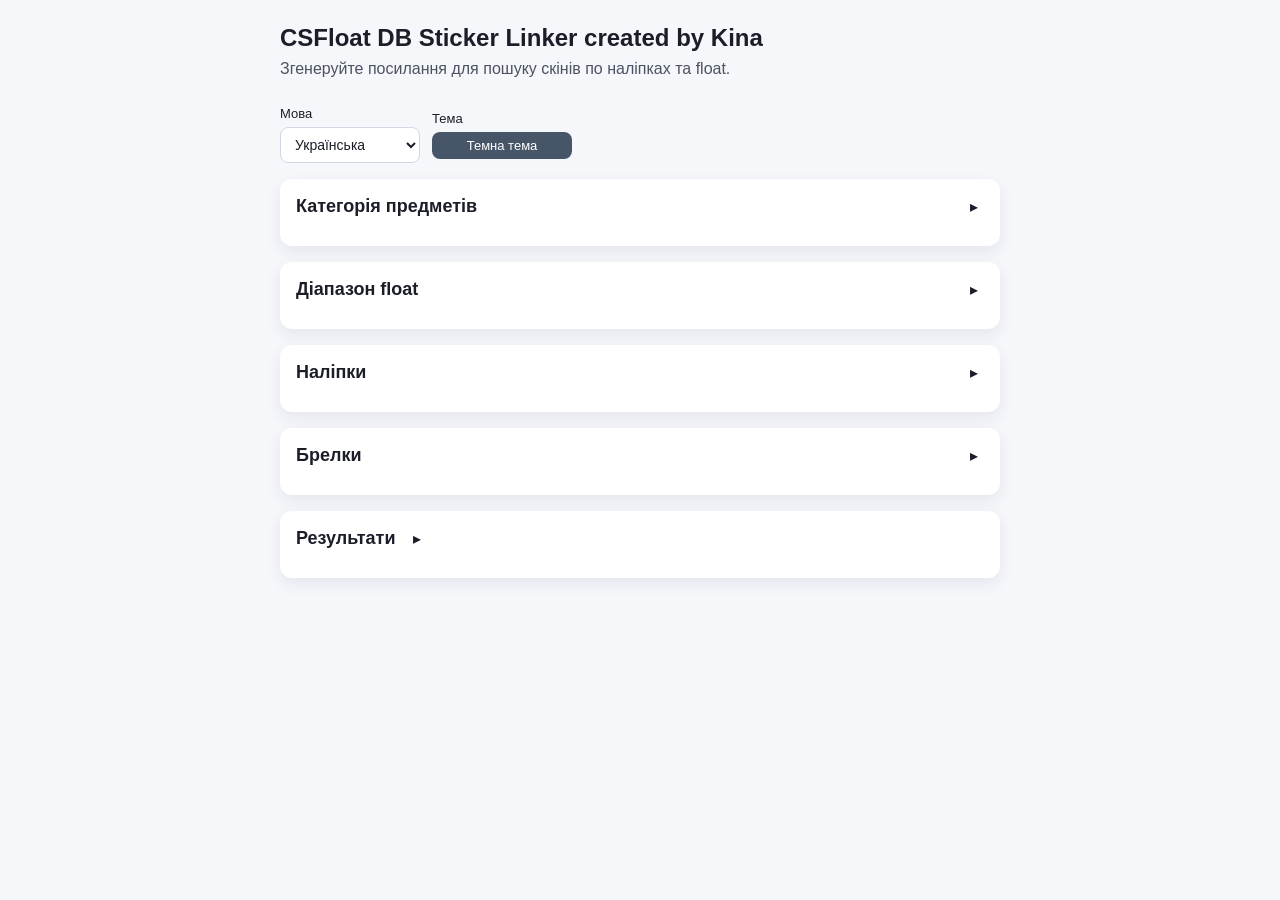
==== тест/index.html @ 3a48b4a3 "Add тест extension copy with stickers/charms and skins modules" ====
<!doctype html>
<html lang="uk">
  <head>
    <meta charset="UTF-8" />
    <meta name="viewport" content="width=device-width, initial-scale=1.0" />
    <title>CSFloat DB Sticker Linker</title>
    <link rel="stylesheet" href="styles.css" />
  </head>
  <body>
    <main class="container">
      <header>
        <div class="header-row">
          <div>
            <h1 data-i18n="title">CSFloat DB Sticker Linker created by Kina</h1>
            <p data-i18n="subtitle">
              Згенеруйте посилання для пошуку скінів по наліпках та float.
            </p>
          </div>
          <div class="header-actions">
            <label class="lang-select">
              <span data-i18n="language">Мова</span>
              <select id="language-select">
                <option value="uk">Українська</option>
                <option value="en">English</option>
              </select>
            </label>
            <div class="theme-select">
              <span data-i18n="themeLabel">Тема</span>
              <button id="theme-toggle" class="secondary-button" type="button">Темна тема</button>
            </div>
          </div>
        </div>
      </header>

      <section class="card">
        <h2><span data-i18n="categoryTitle">Категорія предметів</span></h2>
        <div class="card-content">
          <div
            class="checkbox-grid"
            role="group"
            aria-label="Категорія"
            data-i18n-aria="categoryAria"
          >
            <label class="checkbox">
              <input type="checkbox" name="category" value="all" checked />
              <span data-i18n="categoryAll">Усі</span>
            </label>
            <label class="checkbox">
              <input type="checkbox" name="category" value="1" />
              <span>Normal</span>
            </label>
            <label class="checkbox">
              <input type="checkbox" name="category" value="2" />
              <span>StatTrak</span>
            </label>
            <label class="checkbox">
              <input type="checkbox" name="category" value="3" />
              <span>Souvenir</span>
            </label>
          </div>
        </div>
      </section>

      <section class="card">
        <h2><span data-i18n="floatTitle">Діапазон float</span></h2>
        <div class="card-content">
          <div class="range-wrapper">
            <div class="range-values">
              <span id="min-display">0.000000</span>
              <span id="max-display">1.000000</span>
            </div>
            <div class="range-controls">
              <input
                type="range"
                id="min-range"
                min="0"
                max="1"
                step="0.000001"
                value="0"
                aria-label="Мінімальний float"
                data-i18n-aria="minFloatAria"
              />
              <input
                type="range"
                id="max-range"
                min="0"
                max="1"
                step="0.000001"
                value="1"
                aria-label="Максимальний float"
                data-i18n-aria="maxFloatAria"
              />
            </div>
          </div>
          <div class="number-inputs">
            <label>
              <span data-i18n="minLabel">Мінімум</span>
              <input type="number" id="min-input" step="0.000001" min="0" max="1" value="0" />
            </label>
            <label>
              <span data-i18n="maxLabel">Максимум</span>
              <input type="number" id="max-input" step="0.000001" min="0" max="1" value="1" />
            </label>
          </div>
        </div>
      </section>

      <section class="card">
        <h2><span data-i18n="stickersTitle">Наліпки</span></h2>
        <div class="card-content">
          <div class="rarity-filter">
            <span data-i18n="gradeLabel">Грейд:</span>
            <div
              class="checkbox-grid"
              role="group"
              aria-label="Грейд наліпок"
              data-i18n-aria="gradeAria"
            >
              <label class="checkbox">
                <input type="checkbox" name="rarity" value="all" checked />
                <span data-i18n="gradeAll">Усі</span>
              </label>
              <label class="checkbox">
                <input type="checkbox" name="rarity" value="High Grade" />
                <span>High Grade</span>
              </label>
              <label class="checkbox">
                <input type="checkbox" name="rarity" value="Remarkable" />
                <span>Remarkable</span>
              </label>
              <label class="checkbox">
                <input type="checkbox" name="rarity" value="Exotic" />
                <span>Exotic</span>
              </label>
              <label class="checkbox">
                <input type="checkbox" name="rarity" value="Extraordinary" />
                <span>Extraordinary</span>
              </label>
            </div>
          </div>
          <label class="full-width">
            <span data-i18n="stickerSearch">Пошук наліпки</span>
            <input
              type="text"
              id="sticker-search"
              placeholder="Sticker | Fearsome"
              autocomplete="off"
              data-i18n-placeholder="stickerSearchPlaceholder"
            />
          </label>
          <ul id="sticker-suggestions" class="suggestions"></ul>
          <label class="full-width">
            <span data-i18n="collectionSearch">Пошук колекції</span>
            <input
              type="text"
              id="collection-search"
              placeholder="Sticker Capsule"
              autocomplete="off"
              data-i18n-placeholder="collectionSearchPlaceholder"
            />
          </label>
          <ul id="collection-suggestions" class="suggestions"></ul>
          <div class="selected-block">
            <span data-i18n="selectedStickers">Обрані наліпки:</span>
            <button type="button" id="clear-stickers" class="secondary-button">
              <span data-i18n="clearAll">Видалити всі</span>
            </button>
            <ul id="selected-stickers" class="selected-list"></ul>
          </div>
        </div>
      </section>

      <section class="card">
        <h2><span data-i18n="keychainsTitle">Брелки</span></h2>
        <div class="card-content">
          <label class="full-width">
            <span data-i18n="keychainSearch">Пошук брелка</span>
            <input
              type="text"
              id="keychain-search"
              placeholder="Charm | Lil' Ava"
              autocomplete="off"
              data-i18n-placeholder="keychainSearchPlaceholder"
            />
          </label>
          <ul id="keychain-suggestions" class="suggestions"></ul>
          <label class="full-width">
            <span data-i18n="keychainCollectionSearch">Пошук колекції</span>
            <input
              type="text"
              id="keychain-collection-search"
              placeholder="Missing Link Charm Collection"
              autocomplete="off"
              data-i18n-placeholder="keychainCollectionSearchPlaceholder"
            />
          </label>
          <ul id="keychain-collection-suggestions" class="suggestions"></ul>
          <div class="selected-block">
            <span data-i18n="selectedKeychains">Обрані брелки:</span>
            <button type="button" id="clear-keychains" class="secondary-button">
              <span data-i18n="clearAll">Видалити всі</span>
            </button>
            <ul id="selected-keychains" class="selected-list"></ul>
          </div>
        </div>
      </section>

      <section class="card actions">
        <h2><span data-i18n="resultsTitle">Результати</span></h2>
        <div class="card-content">
          <div class="action-buttons">
            <button id="run-btn" data-i18n="run">Run</button>
            <button id="stop-btn" class="secondary-button" type="button" disabled>
              <span data-i18n="stop">Stop</span>
            </button>
          </div>
          <div class="output">
            <span data-i18n="progressLabel">Прогрес обробки:</span>
            <div class="progress">
              <div
                class="progress-bar"
                id="progress-bar"
                role="progressbar"
                aria-valuemin="0"
                aria-valuemax="100"
                aria-valuenow="0"
              ></div>
            </div>
            <div class="progress-meta" id="progress-meta">0 / 0</div>
            <div class="progress-meta">
              <span data-i18n="estimatedTimeLabel">Очікуваний час:</span>
              <span id="progress-estimate">—</span>
            </div>
            <div class="rate-limit" id="rate-limit">—</div>
            <div class="rate-limit" id="rate-limit-global">—</div>
          </div>
          <div class="output">
            <span data-i18n="runSettingsLabel">Налаштування запуску:</span>
            <div
              class="checkbox-grid"
              role="group"
              aria-label="Налаштування запуску"
              data-i18n-aria="runSettingsAria"
            >
              <label class="checkbox">
                <input type="checkbox" id="retry-failed" />
                <span data-i18n="retryFailedLabel">
                  Повторно перевіряти биті посилання після завершення
                </span>
              </label>
            </div>
          </div>
          <div class="output">
            <span data-i18n="generatedLink">Згенероване посилання:</span>
            <a id="generated-link" href="#" target="_blank" rel="noreferrer">—</a>
          </div>
          <div class="output">
            <span data-i18n="resultsLabel">Посилання та кількість:</span>
            <div id="results-list" class="results-list"></div>
          </div>
          <div class="output">
            <span data-i18n="summaryLabel">Збережений підсумок:</span>
            <div class="summary-settings">
              <span data-i18n="summarySettingsLabel">Налаштування підсумку:</span>
              <div
                class="checkbox-grid summary-settings-grid"
                role="group"
                aria-label="Налаштування підсумку"
                data-i18n-aria="summarySettingsAria"
              >
                <label class="checkbox">
                  <input type="checkbox" id="summary-show-image" checked />
                  <span data-i18n="summaryShowImage">Показувати картинку</span>
                </label>
                <label class="checkbox">
                  <input type="checkbox" id="summary-show-title" checked />
                  <span data-i18n="summaryShowTitle">Показувати назву</span>
                </label>
                <label class="checkbox">
                  <input type="checkbox" id="summary-show-counts" checked />
                  <span data-i18n="summaryShowCounts">Показувати кількість</span>
                </label>
                <label class="checkbox">
                  <input type="checkbox" id="summary-show-total" checked />
                  <span data-i18n="summaryShowTotal">Показувати суму</span>
                </label>
                <label class="checkbox">
                  <input type="checkbox" id="summary-show-average" checked />
                  <span data-i18n="summaryShowAverage">Показувати середнє</span>
                </label>
                <label class="checkbox">
                  <input type="checkbox" id="summary-show-estimate" checked />
                  <span data-i18n="summaryShowEstimate">Показувати оцінку відкриттів</span>
                </label>
                <label class="checkbox">
                  <input type="checkbox" id="summary-show-hidden-estimate" checked />
                  <span data-i18n="summaryShowHiddenEstimate">Показувати приховану оцінку</span>
                </label>
                <label class="checkbox">
                  <input type="checkbox" id="summary-show-date" checked />
                  <span data-i18n="summaryShowDate">Показувати дату</span>
                </label>
              </div>
            </div>
            <button id="download-csv" class="secondary-button" type="button" disabled>
              <span data-i18n="downloadCsv">Завантажити CSV</span>
            </button>
            <button id="download-images" class="secondary-button" type="button" disabled>
              <span data-i18n="downloadImages">Завантажити всі картинки</span>
            </button>
            <button id="download-collage" class="secondary-button" type="button" disabled>
              <span data-i18n="downloadCollage">Завантажити однією картинкою</span>
            </button>
            <button
              id="download-collage-horizontal"
              class="secondary-button"
              type="button"
              disabled
            >
              <span data-i18n="downloadCollageHorizontal">
                Завантажити однією картинкою "горизонтально"
              </span>
            </button>
            <div id="summary-list" class="summary-list"></div>
          </div>
        </div>
      </section>
    </main>

    <script type="module" src="script.js"></script>
  </body>
</html>
---- тест/styles.css ----
:root {
  color-scheme: light;
  font-family: "Inter", "Segoe UI", sans-serif;
  background-color: #f6f7fb;
  color: #1b1e28;
  --page-background: #f6f7fb;
  --collage-card-bg: #0f1117;
  --collage-card-text: #e8e8f2;
}

* {
  box-sizing: border-box;
}

body {
  margin: 0;
  padding: 24px;
}

h1 {
  margin: 0 0 8px;
  font-size: 24px;
}

h2 {
  margin: 0 0 12px;
  font-size: 18px;
}

p {
  margin: 0 0 12px;
  color: #4b5262;
}

.header-row {
  display: flex;
  align-items: center;
  justify-content: space-between;
  gap: 16px;
  flex-wrap: wrap;
}

.header-actions {
  display: flex;
  align-items: center;
  gap: 12px;
  flex-wrap: wrap;
}

.lang-select {
  display: flex;
  flex-direction: column;
  gap: 6px;
  font-size: 13px;
  min-width: 140px;
}

.theme-select {
  display: flex;
  flex-direction: column;
  gap: 6px;
  font-size: 13px;
  min-width: 140px;
}

.container {
  max-width: 720px;
  margin: 0 auto;
  display: flex;
  flex-direction: column;
  gap: 16px;
}

.card {
  background: #ffffff;
  border-radius: 12px;
  padding: 16px;
  box-shadow: 0 6px 16px rgba(30, 37, 61, 0.08);
  display: flex;
  flex-direction: column;
  gap: 12px;
}

.card h2 {
  display: flex;
  align-items: center;
  justify-content: space-between;
  gap: 12px;
}

.card-content {
  display: flex;
  flex-direction: column;
  gap: 12px;
}

.card.is-collapsed .card-content {
  display: none;
}

.checkbox-grid {
  display: grid;
  grid-template-columns: repeat(auto-fit, minmax(120px, 1fr));
  gap: 8px;
}

.checkbox {
  display: flex;
  align-items: center;
  gap: 8px;
  padding: 8px 10px;
  border-radius: 8px;
  background: #f0f2f8;
}

.range-wrapper {
  display: flex;
  flex-direction: column;
  gap: 8px;
}

.range-controls {
  position: relative;
  display: flex;
  flex-direction: column;
  gap: 6px;
}

.range-controls input[type="range"] {
  width: 100%;
}

.range-values {
  display: flex;
  justify-content: space-between;
  font-variant-numeric: tabular-nums;
}

.number-inputs {
  display: grid;
  grid-template-columns: repeat(auto-fit, minmax(160px, 1fr));
  gap: 12px;
}

label {
  display: flex;
  flex-direction: column;
  gap: 6px;
  font-size: 14px;
}

input[type="number"],
input[type="text"] {
  padding: 8px 10px;
  border-radius: 8px;
  border: 1px solid #d4d8e5;
  font-size: 14px;
}

select {
  padding: 8px 10px;
  border-radius: 8px;
  border: 1px solid #d4d8e5;
  font-size: 14px;
  background: #fff;
  color: #1b1e28;
}

select option {
  color: #1b1e28;
  background: #fff;
}

.full-width {
  width: 100%;
}

.actions {
  align-items: flex-start;
}

.action-buttons {
  display: flex;
  gap: 12px;
  flex-wrap: wrap;
}

button {
  background: #1d4ed8;
  color: #fff;
  border: none;
  border-radius: 8px;
  padding: 10px 18px;
  font-size: 15px;
  cursor: pointer;
}

button:hover {
  background: #1e40af;
}

button:disabled {
  cursor: not-allowed;
  opacity: 0.6;
}

.card-toggle {
  background: transparent;
  color: inherit;
  border: none;
  font-size: 16px;
  cursor: pointer;
  padding: 2px 6px;
}

.card-toggle:hover {
  background: rgba(30, 64, 175, 0.12);
  border-radius: 6px;
}

.secondary-button {
  background: #475569;
  padding: 6px 12px;
  font-size: 13px;
}

.secondary-button:hover {
  background: #334155;
}

.output {
  display: flex;
  flex-direction: column;
  gap: 4px;
  font-size: 13px;
}

.summary-settings {
  display: flex;
  flex-direction: column;
  gap: 8px;
  margin-top: 4px;
}

.summary-settings-grid {
  grid-template-columns: repeat(auto-fit, minmax(180px, 1fr));
}

.output a {
  color: #1d4ed8;
  word-break: break-all;
}

.progress {
  width: 100%;
  height: 10px;
  border-radius: 999px;
  background: #e2e8f0;
  overflow: hidden;
}

.progress-bar {
  height: 100%;
  width: 0%;
  background: linear-gradient(90deg, #2563eb, #22c55e);
  transition: width 0.3s ease;
}

.progress-meta {
  font-size: 12px;
  color: #4b5262;
}

.rate-limit {
  font-size: 12px;
  color: #b45309;
  margin-top: 6px;
}

.suggestions {
  list-style: none;
  padding: 0;
  margin: 0;
  display: flex;
  flex-direction: column;
  gap: 6px;
}

.suggestions button {
  width: 100%;
  text-align: left;
  padding: 8px 10px;
  border-radius: 8px;
  border: 1px solid #d4d8e5;
  background: #fff;
  cursor: pointer;
  font-size: 13px;
  color: #1b1e28;
}

.suggestions button:hover {
  background: #eef2ff;
}

.rarity-filter {
  display: flex;
  flex-direction: column;
  gap: 8px;
  font-size: 14px;
}

.selected-block {
  display: flex;
  flex-direction: column;
  gap: 8px;
  font-size: 14px;
}

.selected-list {
  list-style: none;
  padding: 0;
  margin: 0;
  display: flex;
  flex-direction: column;
  gap: 6px;
}

.selected-item {
  display: flex;
  align-items: center;
  justify-content: space-between;
  gap: 8px;
  padding: 6px 8px;
  border-radius: 8px;
  background: #f0f2f8;
  font-size: 13px;
}

.selected-item button {
  background: transparent;
  color: #d64545;
  border: none;
  cursor: pointer;
  font-size: 13px;
}

.results-list {
  display: flex;
  flex-direction: column;
  gap: 16px;
}

.summary-list {
  display: flex;
  flex-direction: column;
  gap: 8px;
}

.summary-collage-root {
  position: fixed;
  left: -10000px;
  top: 0;
  z-index: -1;
}

.summary-collage {
  display: flex;
  flex-direction: column;
  gap: 8px;
  width: 900px;
  padding: 16px;
  background: var(--page-background);
}

.summary-collage-horizontal {
  display: flex;
  gap: 24px;
  padding: 32px;
  background: var(--page-background);
}

.summary-collage-card {
  width: 580px;
  height: 1100px;
  display: flex;
  flex-direction: column;
  gap: 36px;
  padding: 56px;
  border-radius: 36px;
  background:
    radial-gradient(1200px 800px at 50% 35%, rgba(168, 85, 247, 0.22), rgba(0, 0, 0, 0) 60%),
    radial-gradient(900px 600px at 50% 60%, rgba(59, 130, 246, 0.14), rgba(0, 0, 0, 0) 65%),
    linear-gradient(180deg, #090a1a 0%, #070817 45%, #050513 100%);
  color: var(--collage-card-text);
  font-variant-numeric: tabular-nums;
  box-shadow:
    0 24px 60px rgba(0, 0, 0, 0.4),
    inset 0 0 0 1px rgba(255, 255, 255, 0.08);
}

.summary-collage-text {
  display: flex;
  flex-direction: column;
  gap: 18px;
  font-size: 30px;
  line-height: 1.35;
}

.summary-collage-text div:first-child {
  font-size: 42px;
  font-weight: 700;
}

.summary-collage-image-wrap {
  flex: 1;
  display: flex;
  align-items: center;
  justify-content: center;
  padding: 16px;
  border-radius: 24px;
  background: rgba(255, 255, 255, 0.06);
}

.summary-collage-image {
  max-width: 95%;
  max-height: 95%;
  object-fit: contain;
}

.summary-collage-image.is-empty {
  display: none;
}

.summary-item {
  position: relative;
  display: flex;
  align-items: center;
  justify-content: space-between;
  gap: 16px;
  padding: 16px;
  border-radius: 16px;
  overflow: hidden;
  color: #1b1e28;
  font-size: 13px;
  background: #ffffff;
  border: 1px solid #e2e8f0;
  box-shadow: 0 16px 40px rgba(30, 37, 61, 0.12);
}

.summary-item::before,
.summary-item::after {
  content: none;
}

.summary-item > * {
  position: relative;
  z-index: 1;
}

.summary-id {
  position: absolute;
  right: 18px;
  bottom: 12px;
  font-size: 64px;
  font-weight: 700;
  color: rgba(27, 30, 40, 0.08);
  opacity: 0;
  pointer-events: none;
}

.summary-content {
  display: flex;
  flex-direction: column;
  gap: 6px;
  flex: 1;
  padding-left:20px;
}

.summary-aside {
  position: relative;
  display: flex;
  flex-direction: column;
  align-items: center;
  gap: 8px;
}

.summary-image-wrap {
  position: relative;
  display: flex;
  align-items: center;
  justify-content: center;
  padding: 12px;
  border-radius: 16px;
  background: transparent;
  z-index: 1;
}

.summary-image {
  height: 220px;
  object-fit: contain;
  border-radius: 12px;
  background: transparent;
}

.summary-image.is-empty {
  background: rgba(255, 255, 255, 0.08);
  display:none;
}

.summary-export {
  width: 100%;
  display: inline-flex;
  justify-content: center;
}

.summary-item.is-exporting .summary-export {
  visibility: hidden;
}

.summary-item strong {
  font-size: 14px;
}

.poster-root {
  position: fixed;
  left: -10000px;
  top: 0;
  width: 900px;
  height: 900px;
  z-index: -1;
}

.poster {
  width: 900px;
  height: 900px;
  padding: 28px 28px 22px;
  border-radius: 28px;
  color: #e8e8f2;
  font-family: Inter, system-ui, -apple-system, Segoe UI, Roboto, Arial, sans-serif;
  position: relative;
  overflow: hidden;
  background:
    radial-gradient(1200px 800px at 50% 35%, rgba(168, 85, 247, 0.22), rgba(0, 0, 0, 0) 60%),
    radial-gradient(900px 600px at 50% 60%, rgba(59, 130, 246, 0.14), rgba(0, 0, 0, 0) 65%),
    linear-gradient(180deg, #090a1a 0%, #070817 45%, #050513 100%);
  box-shadow:
    0 20px 60px rgba(0, 0, 0, 0.55),
    inset 0 0 0 1px rgba(255, 255, 255, 0.06);
  display: flex;
  flex-direction: column;
  align-items: center;
  gap: 20px;
  font-variant-numeric: tabular-nums;
}

.poster::before {
  content: "";
  position: absolute;
  inset: -20%;
  background: radial-gradient(
    closest-side at 50% 42%,
    rgba(255, 255, 255, 0.1),
    rgba(168, 85, 247, 0.1),
    rgba(0, 0, 0, 0) 60%
  );
  filter: blur(18px);
  opacity: 0.9;
  pointer-events: none;
}

.poster::after {
  content: "";
  position: absolute;
  inset: 0;
  background-image:
    radial-gradient(circle at 20% 30%, rgba(255, 255, 255, 0.18) 0 1px, transparent 2px),
    radial-gradient(circle at 70% 20%, rgba(255, 255, 255, 0.14) 0 1px, transparent 2px),
    radial-gradient(circle at 45% 65%, rgba(255, 255, 255, 0.1) 0 1px, transparent 2px),
    radial-gradient(circle at 85% 70%, rgba(255, 255, 255, 0.12) 0 1px, transparent 2px),
    radial-gradient(circle at 15% 80%, rgba(255, 255, 255, 0.1) 0 1px, transparent 2px);
  opacity: 0.35;
  pointer-events: none;
}

.poster > * {
  position: relative;
  z-index: 1;
}

.poster-header {
  font-size: 16px;
  font-weight: 600;
  letter-spacing: 0.08em;
  color: rgba(255, 255, 255, 0.7);
  text-transform: uppercase;
}

.poster-name {
  font-size: 28px;
  font-weight: 700;
  text-align: center;
  max-width: 720px;
}

.poster-image {
  width: 280px;
  height: 220px;
  display: flex;
  align-items: center;
  justify-content: center;
}

.poster-sticker {
  max-width: 100%;
  max-height: 100%;
  object-fit: contain;
}

.poster-stats {
  width: 100%;
  display: flex;
  justify-content: space-between;
  gap: 32px;
  padding: 24px 12px 0;
}

.poster-counts {
  display: flex;
  flex-direction: column;
  gap: 8px;
}

.poster-counts-main {
  font-size: 26px;
  font-weight: 700;
}

.poster-counts-sub {
  font-size: 16px;
  font-weight: 600;
  color: rgba(255, 255, 255, 0.75);
}

.poster-total {
  text-align: right;
  display: flex;
  flex-direction: column;
  gap: 8px;
}

.poster-total-label {
  font-size: 14px;
  font-weight: 600;
  color: rgba(255, 255, 255, 0.65);
  letter-spacing: 0.08em;
  text-transform: uppercase;
}

.poster-total-value {
  font-size: 40px;
  font-weight: 800;
  color: #facc15;
}

.poster-date {
  margin-top: auto;
  font-size: 14px;
  color: rgba(255, 255, 255, 0.7);
}

.result-item {
  display: flex;
  flex-direction: column;
  gap: 4px;
  padding: 8px 10px;
  border-radius: 8px;
  background: #f0f2f8;
}

.result-actions {
  display: flex;
  align-items: center;
  gap: 8px;
  flex-wrap: wrap;
}

.recheck-button {
  padding: 4px 8px;
  font-size: 12px;
}

.result-meta {
  display: flex;
  justify-content: space-between;
  font-variant-numeric: tabular-nums;
  font-size: 13px;
  color: #4b5262;
}

.sticker-block {
  display: flex;
  flex-direction: column;
  gap: 8px;
  padding: 12px;
  border-radius: 12px;
  background: #f7f8fc;
  border: 1px solid #e1e6f2;
}

.sticker-block h3 {
  margin: 0;
  font-size: 16px;
}

.sticker-total {
  font-size: 14px;
  font-weight: 600;
  font-variant-numeric: tabular-nums;
}

.sticker-average {
  font-size: 13px;
  color: #4b5262;
}

:root[data-theme="dark"] {
  color-scheme: dark;
  background-color: #0f1117;
  color: #e8eaf0;
  --page-background: #0f1117;
}

:root[data-theme="dark"] body {
  background-color: #0f1117;
}

:root[data-theme="dark"] .card {
  background: #171a24;
  box-shadow: 0 6px 18px rgba(0, 0, 0, 0.35);
}

:root[data-theme="dark"] p {
  color: #a6adbd;
}

:root[data-theme="dark"] .checkbox {
  background: #232838;
}

:root[data-theme="dark"] .card-toggle:hover {
  background: rgba(59, 130, 246, 0.2);
}

:root[data-theme="dark"] .suggestions button {
  background: #171a24;
  border-color: #2e3446;
  color: #e8eaf0;
}

:root[data-theme="dark"] .suggestions button:hover {
  background: #232838;
}

:root[data-theme="dark"] .selected-item {
  background: #232838;
}

:root[data-theme="dark"] .selected-item button {
  color: #fca5a5;
}

:root[data-theme="dark"] input[type="number"],
:root[data-theme="dark"] input[type="text"] {
  background: #0f1117;
  color: #e8eaf0;
  border-color: #2e3446;
}

:root[data-theme="dark"] select {
  background: #0f1117;
  color: #e8eaf0;
  border-color: #2e3446;
}

:root[data-theme="dark"] select option {
  color: #e8eaf0;
  background: #0f1117;
}

:root[data-theme="dark"] button {
  background: #3b82f6;
}

:root[data-theme="dark"] button:hover {
  background: #2563eb;
}

:root[data-theme="dark"] .secondary-button {
  background: #475569;
}

:root[data-theme="dark"] .secondary-button:hover {
  background: #334155;
}

:root[data-theme="dark"] .output a {
  color: #93c5fd;
}

:root[data-theme="dark"] .progress {
  background: #232838;
}

:root[data-theme="dark"] .progress-meta {
  color: #a6adbd;
}

:root[data-theme="dark"] .rate-limit {
  color: #facc15;
}

:root[data-theme="dark"] .result-item {
  background: #232838;
}

:root[data-theme="dark"] .result-meta {
  color: #a6adbd;
}

:root[data-theme="dark"] .sticker-block {
  background: #171a24;
  border-color: #2e3446;
}

:root[data-theme="dark"] .sticker-total {
  color: #e8eaf0;
}

:root[data-theme="dark"] .sticker-average {
  color: #a6adbd;
}

:root[data-theme="dark"] .summary-item {
  color: #e8e8f2;
  border: none;
  background:
    radial-gradient(1200px 800px at 50% 35%, rgba(168, 85, 247, 0.22), rgba(0,0,0,0) 60%),
    radial-gradient(900px 600px at 50% 60%, rgba(59, 130, 246, 0.14), rgba(0,0,0,0) 65%),
    linear-gradient(180deg, #090a1a 0%, #070817 45%, #050513 100%);
  box-shadow:
    0 16px 40px rgba(0, 0, 0, 0.45),
    inset 0 0 0 1px rgba(255, 255, 255, 0.06);
}

:root[data-theme="dark"] .summary-item::before {
  content: "";
  position: absolute;
  inset: -20%;
  background:
    radial-gradient(
      closest-side at 50% 42%,
      rgba(255, 255, 255, 0.1),
      rgba(168, 85, 247, 0.1),
      rgba(0, 0, 0, 0) 60%
    );
  filter: blur(18px);
  opacity: 0.9;
  pointer-events: none;
}

:root[data-theme="dark"] .summary-item::after {
  content: "";
  position: absolute;
  inset: 0;
  background-image:
    radial-gradient(circle at 20% 30%, rgba(255,255,255,0.18) 0 1px, transparent 2px),
    radial-gradient(circle at 70% 20%, rgba(255,255,255,0.14) 0 1px, transparent 2px),
    radial-gradient(circle at 45% 65%, rgba(255,255,255,0.1) 0 1px, transparent 2px),
    radial-gradient(circle at 85% 70%, rgba(255,255,255,0.12) 0 1px, transparent 2px),
    radial-gradient(circle at 15% 80%, rgba(255,255,255,0.1) 0 1px, transparent 2px);
  opacity: 0.35;
  pointer-events: none;
}

:root[data-theme="dark"] .summary-image {
  background: transparent;
}

:root[data-theme="dark"] .summary-image.is-empty {
  background: rgba(255, 255, 255, 0.08);
}

@media (prefers-color-scheme: dark) {
  :root:not([data-theme]) {
    background-color: #0f1117;
    color: #e8eaf0;
    --page-background: #0f1117;
  }

  :root:not([data-theme]) body {
    background-color: #0f1117;
  }

  :root:not([data-theme]) .card {
    background: #171a24;
    box-shadow: 0 6px 18px rgba(0, 0, 0, 0.35);
  }

  :root:not([data-theme]) p {
    color: #a6adbd;
  }

  :root:not([data-theme]) .checkbox {
    background: #232838;
  }

  :root:not([data-theme]) .card-toggle:hover {
    background: rgba(59, 130, 246, 0.2);
  }

  :root:not([data-theme]) .suggestions button {
    background: #171a24;
    border-color: #2e3446;
    color: #e8eaf0;
  }

  :root:not([data-theme]) .suggestions button:hover {
    background: #232838;
  }

  :root:not([data-theme]) .selected-item {
    background: #232838;
  }

  :root:not([data-theme]) .selected-item button {
    color: #fca5a5;
  }

  :root:not([data-theme]) input[type="number"],
  :root:not([data-theme]) input[type="text"] {
    background: #0f1117;
    color: #e8eaf0;
    border-color: #2e3446;
  }

  :root:not([data-theme]) select {
    background: #0f1117;
    color: #e8eaf0;
    border-color: #2e3446;
  }

  :root:not([data-theme]) select option {
    color: #e8eaf0;
    background: #0f1117;
  }

  :root:not([data-theme]) button {
    background: #3b82f6;
  }

  :root:not([data-theme]) button:hover {
    background: #2563eb;
  }

  :root:not([data-theme]) .secondary-button {
    background: #475569;
  }

  :root:not([data-theme]) .secondary-button:hover {
    background: #334155;
  }

  :root:not([data-theme]) .output a {
    color: #93c5fd;
  }

  :root:not([data-theme]) .progress {
    background: #232838;
  }

  :root:not([data-theme]) .progress-meta {
    color: #a6adbd;
  }

  :root:not([data-theme]) .rate-limit {
    color: #facc15;
  }

  :root:not([data-theme]) .result-item {
    background: #232838;
  }

  :root:not([data-theme]) .result-meta {
    color: #a6adbd;
  }

  :root:not([data-theme]) .sticker-block {
    background: #171a24;
    border-color: #2e3446;
  }

  :root:not([data-theme]) .sticker-total {
    color: #e8eaf0;
  }

  :root:not([data-theme]) .sticker-average {
    color: #a6adbd;
  }

  :root:not([data-theme]) .summary-item {
    color: #e8e8f2;
    border: none;
    background:
      radial-gradient(1200px 800px at 50% 35%, rgba(168, 85, 247, 0.22), rgba(0,0,0,0) 60%),
      radial-gradient(900px 600px at 50% 60%, rgba(59, 130, 246, 0.14), rgba(0,0,0,0) 65%),
      linear-gradient(180deg, #090a1a 0%, #070817 45%, #050513 100%);
    box-shadow:
      0 16px 40px rgba(0, 0, 0, 0.45),
      inset 0 0 0 1px rgba(255, 255, 255, 0.06);
  }

  :root:not([data-theme]) .summary-item::before {
    content: "";
    position: absolute;
    inset: -20%;
    background:
      radial-gradient(
        closest-side at 50% 42%,
        rgba(255, 255, 255, 0.1),
        rgba(168, 85, 247, 0.1),
        rgba(0, 0, 0, 0) 60%
      );
    filter: blur(18px);
    opacity: 0.9;
    pointer-events: none;
  }

  :root:not([data-theme]) .summary-item::after {
    content: "";
    position: absolute;
    inset: 0;
    background-image:
      radial-gradient(circle at 20% 30%, rgba(255,255,255,0.18) 0 1px, transparent 2px),
      radial-gradient(circle at 70% 20%, rgba(255,255,255,0.14) 0 1px, transparent 2px),
      radial-gradient(circle at 45% 65%, rgba(255,255,255,0.1) 0 1px, transparent 2px),
      radial-gradient(circle at 85% 70%, rgba(255,255,255,0.12) 0 1px, transparent 2px),
      radial-gradient(circle at 15% 80%, rgba(255,255,255,0.1) 0 1px, transparent 2px);
    opacity: 0.35;
    pointer-events: none;
  }

  :root:not([data-theme]) .summary-image {
    background: transparent;
  }

  :root:not([data-theme]) .summary-image.is-empty {
    background: rgba(255, 255, 255, 0.08);
  }
}

@media (max-width: 600px) {
  .summary-item {
    align-items: stretch;
    flex-direction: column;
  }

  .summary-aside {
    flex-direction: row;
    justify-content: space-between;
  }

  .summary-image {
    width: 160px;
    height: 160px;
  }

  .summary-export {
    width: auto;
  }
}
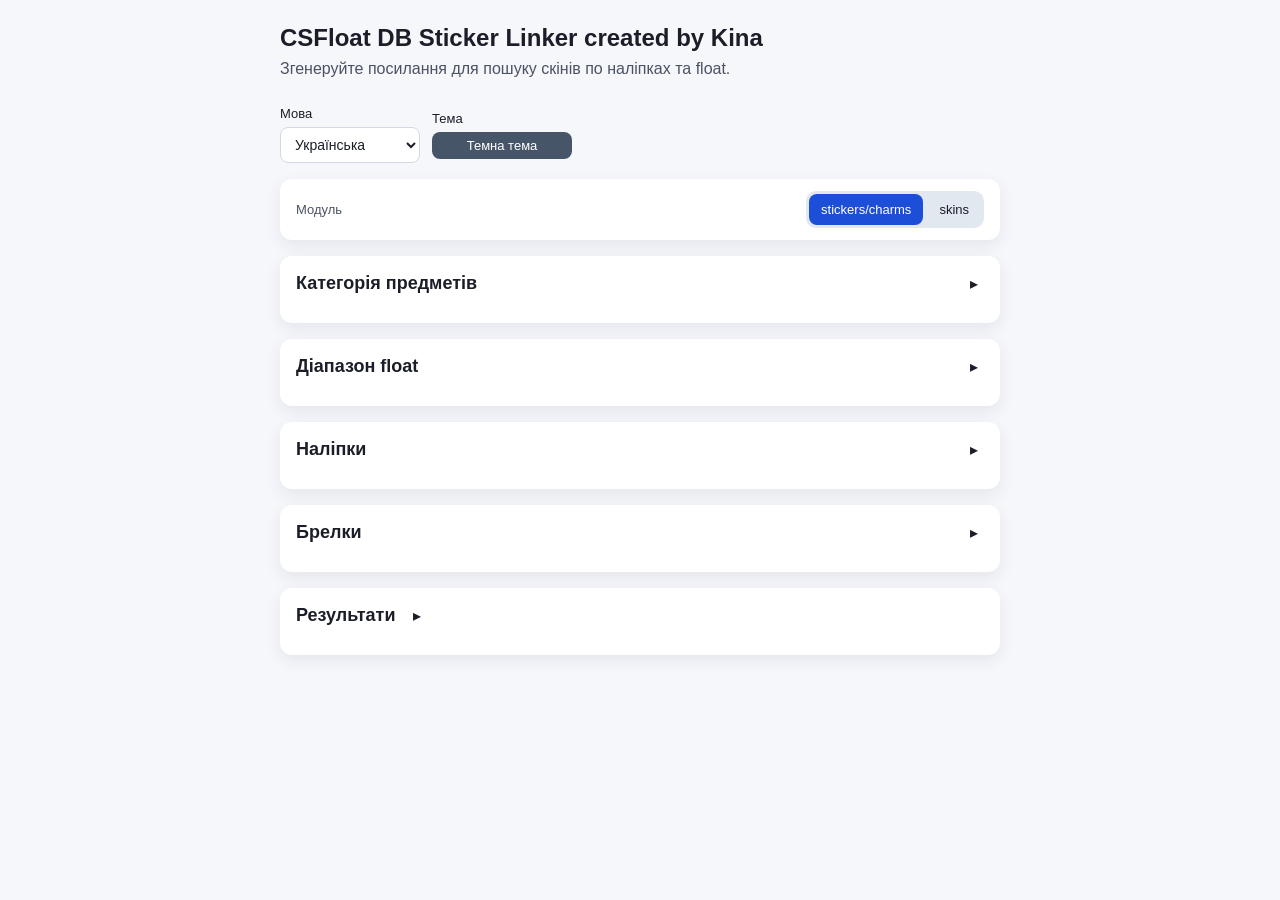
==== commit 440f9dfb: "Add top module switcher for stickers/charms and skins" ====
--- a/тест/index.html
+++ b/тест/index.html
@@ -31,6 +31,33 @@
           </div>
         </div>
       </header>
+
+
+      <section class="module-switch" aria-label="Module switch" data-i18n-aria="moduleSwitchAria">
+        <span class="module-switch-label" data-i18n="moduleSwitchLabel">Модуль</span>
+        <div class="module-switch-buttons">
+          <button
+            type="button"
+            id="module-stickers-charms"
+            class="module-switch-button is-active"
+            data-module="stickers-charms"
+            aria-pressed="true"
+            data-i18n="moduleStickersCharms"
+          >
+            stickers/charms
+          </button>
+          <button
+            type="button"
+            id="module-skins"
+            class="module-switch-button"
+            data-module="skins"
+            aria-pressed="false"
+            data-i18n="moduleSkins"
+          >
+            skins
+          </button>
+        </div>
+      </section>
 
       <section class="card">
         <h2><span data-i18n="categoryTitle">Категорія предметів</span></h2>
--- a/тест/styles.css
+++ b/тест/styles.css
@@ -61,6 +61,53 @@
   gap: 6px;
   font-size: 13px;
   min-width: 140px;
+}
+
+
+.module-switch {
+  background: #ffffff;
+  border-radius: 12px;
+  padding: 12px 16px;
+  box-shadow: 0 6px 16px rgba(30, 37, 61, 0.08);
+  display: flex;
+  align-items: center;
+  justify-content: space-between;
+  gap: 12px;
+  flex-wrap: wrap;
+}
+
+.module-switch-label {
+  font-size: 13px;
+  color: #4b5262;
+}
+
+.module-switch-buttons {
+  display: inline-flex;
+  background: #e2e8f0;
+  border-radius: 10px;
+  padding: 3px;
+  gap: 4px;
+}
+
+.module-switch-button {
+  background: transparent;
+  color: #1b1e28;
+  padding: 8px 12px;
+  border-radius: 8px;
+  font-size: 13px;
+}
+
+.module-switch-button:hover {
+  background: rgba(30, 64, 175, 0.12);
+}
+
+.module-switch-button.is-active {
+  background: #1d4ed8;
+  color: #fff;
+}
+
+.module-switch-button.is-active:hover {
+  background: #1e40af;
 }
 
 .container {
@@ -739,6 +786,28 @@
   box-shadow: 0 6px 18px rgba(0, 0, 0, 0.35);
 }
 
+
+:root[data-theme="dark"] .module-switch {
+  background: #171a24;
+  box-shadow: 0 6px 18px rgba(0, 0, 0, 0.35);
+}
+
+:root[data-theme="dark"] .module-switch-label {
+  color: #a6adbd;
+}
+
+:root[data-theme="dark"] .module-switch-buttons {
+  background: #232838;
+}
+
+:root[data-theme="dark"] .module-switch-button {
+  color: #e8eaf0;
+}
+
+:root[data-theme="dark"] .module-switch-button:hover {
+  background: rgba(59, 130, 246, 0.2);
+}
+
 :root[data-theme="dark"] p {
   color: #a6adbd;
 }
@@ -906,6 +975,28 @@
     box-shadow: 0 6px 18px rgba(0, 0, 0, 0.35);
   }
 
+
+  :root:not([data-theme]) .module-switch {
+    background: #171a24;
+    box-shadow: 0 6px 18px rgba(0, 0, 0, 0.35);
+  }
+
+  :root:not([data-theme]) .module-switch-label {
+    color: #a6adbd;
+  }
+
+  :root:not([data-theme]) .module-switch-buttons {
+    background: #232838;
+  }
+
+  :root:not([data-theme]) .module-switch-button {
+    color: #e8eaf0;
+  }
+
+  :root:not([data-theme]) .module-switch-button:hover {
+    background: rgba(59, 130, 246, 0.2);
+  }
+
   :root:not([data-theme]) p {
     color: #a6adbd;
   }
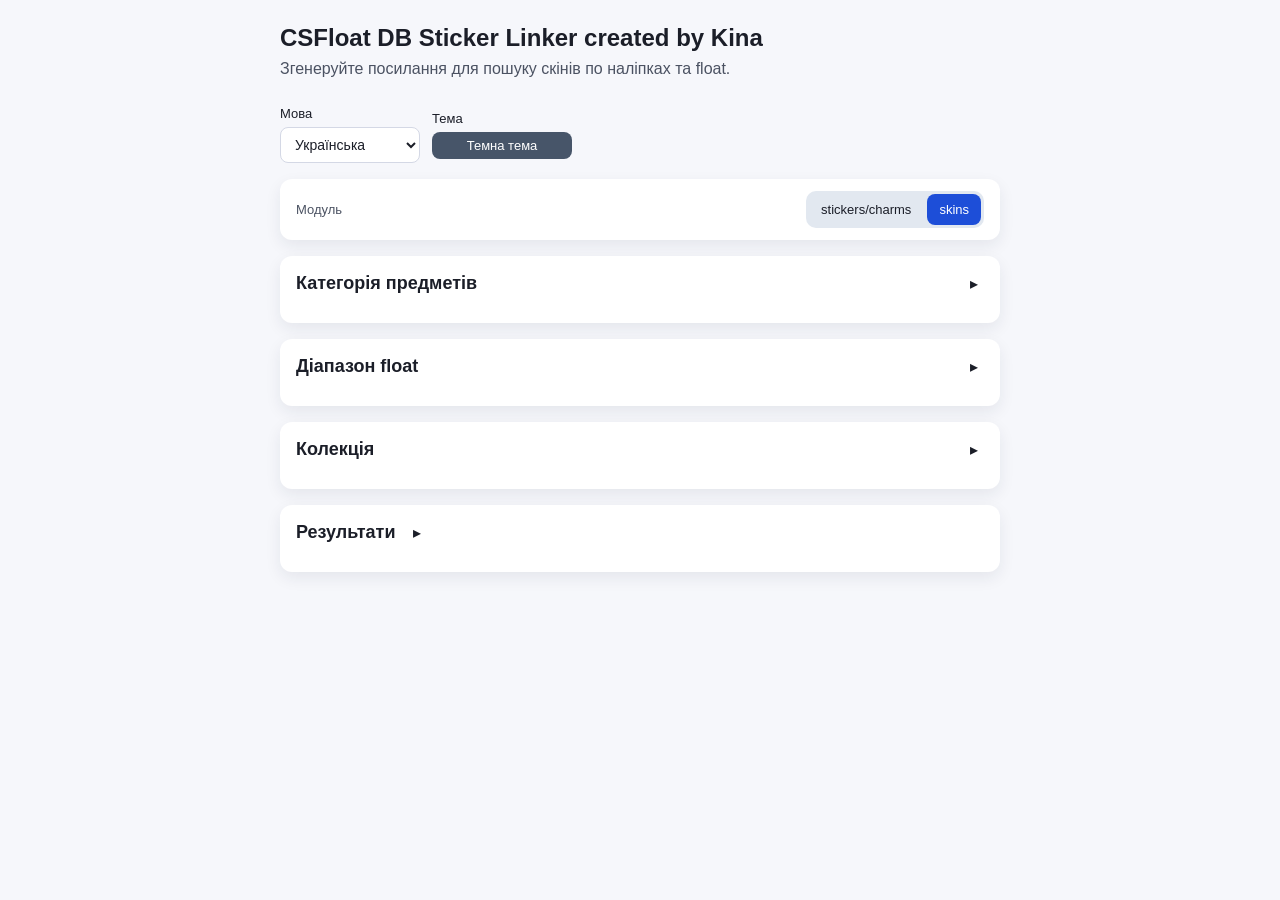
==== commit f6ed545f: "Switch тест UI to skins collections dropdown from skins.json" ====
--- a/тест/index.html
+++ b/тест/index.html
@@ -132,103 +132,19 @@
         </div>
       </section>
 
+      
+
+      
+
       <section class="card">
-        <h2><span data-i18n="stickersTitle">Наліпки</span></h2>
-        <div class="card-content">
-          <div class="rarity-filter">
-            <span data-i18n="gradeLabel">Грейд:</span>
-            <div
-              class="checkbox-grid"
-              role="group"
-              aria-label="Грейд наліпок"
-              data-i18n-aria="gradeAria"
-            >
-              <label class="checkbox">
-                <input type="checkbox" name="rarity" value="all" checked />
-                <span data-i18n="gradeAll">Усі</span>
-              </label>
-              <label class="checkbox">
-                <input type="checkbox" name="rarity" value="High Grade" />
-                <span>High Grade</span>
-              </label>
-              <label class="checkbox">
-                <input type="checkbox" name="rarity" value="Remarkable" />
-                <span>Remarkable</span>
-              </label>
-              <label class="checkbox">
-                <input type="checkbox" name="rarity" value="Exotic" />
-                <span>Exotic</span>
-              </label>
-              <label class="checkbox">
-                <input type="checkbox" name="rarity" value="Extraordinary" />
-                <span>Extraordinary</span>
-              </label>
-            </div>
-          </div>
+        <h2><span data-i18n="skinsCollectionTitle">Колекція</span></h2>
+        <div class="card-content">
           <label class="full-width">
-            <span data-i18n="stickerSearch">Пошук наліпки</span>
-            <input
-              type="text"
-              id="sticker-search"
-              placeholder="Sticker | Fearsome"
-              autocomplete="off"
-              data-i18n-placeholder="stickerSearchPlaceholder"
-            />
+            <span data-i18n="skinsCollectionSelectLabel">Оберіть колекцію</span>
+            <select id="collection-select" data-i18n-aria="skinsCollectionSelectAria" aria-label="Оберіть колекцію">
+              <option value="" data-i18n="skinsCollectionSelectPlaceholder">Спочатку завантажте skins.json</option>
+            </select>
           </label>
-          <ul id="sticker-suggestions" class="suggestions"></ul>
-          <label class="full-width">
-            <span data-i18n="collectionSearch">Пошук колекції</span>
-            <input
-              type="text"
-              id="collection-search"
-              placeholder="Sticker Capsule"
-              autocomplete="off"
-              data-i18n-placeholder="collectionSearchPlaceholder"
-            />
-          </label>
-          <ul id="collection-suggestions" class="suggestions"></ul>
-          <div class="selected-block">
-            <span data-i18n="selectedStickers">Обрані наліпки:</span>
-            <button type="button" id="clear-stickers" class="secondary-button">
-              <span data-i18n="clearAll">Видалити всі</span>
-            </button>
-            <ul id="selected-stickers" class="selected-list"></ul>
-          </div>
-        </div>
-      </section>
-
-      <section class="card">
-        <h2><span data-i18n="keychainsTitle">Брелки</span></h2>
-        <div class="card-content">
-          <label class="full-width">
-            <span data-i18n="keychainSearch">Пошук брелка</span>
-            <input
-              type="text"
-              id="keychain-search"
-              placeholder="Charm | Lil' Ava"
-              autocomplete="off"
-              data-i18n-placeholder="keychainSearchPlaceholder"
-            />
-          </label>
-          <ul id="keychain-suggestions" class="suggestions"></ul>
-          <label class="full-width">
-            <span data-i18n="keychainCollectionSearch">Пошук колекції</span>
-            <input
-              type="text"
-              id="keychain-collection-search"
-              placeholder="Missing Link Charm Collection"
-              autocomplete="off"
-              data-i18n-placeholder="keychainCollectionSearchPlaceholder"
-            />
-          </label>
-          <ul id="keychain-collection-suggestions" class="suggestions"></ul>
-          <div class="selected-block">
-            <span data-i18n="selectedKeychains">Обрані брелки:</span>
-            <button type="button" id="clear-keychains" class="secondary-button">
-              <span data-i18n="clearAll">Видалити всі</span>
-            </button>
-            <ul id="selected-keychains" class="selected-list"></ul>
-          </div>
         </div>
       </section>
 
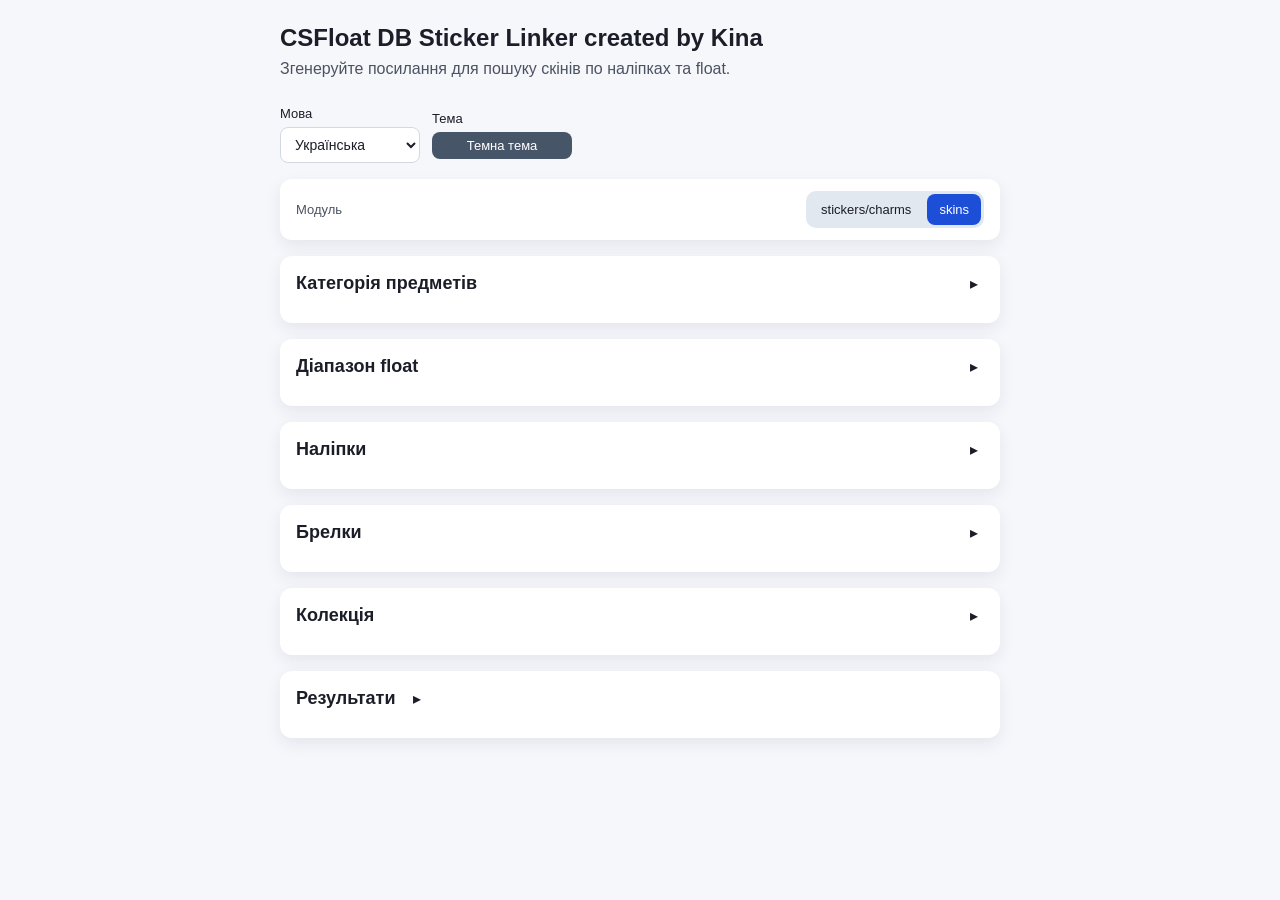
==== commit 80f2472e: "Fix module switching in test UI" ====
--- a/тест/index.html
+++ b/тест/index.html
@@ -59,7 +59,7 @@
         </div>
       </section>
 
-      <section class="card">
+      <section class="card" data-module-panel="stickers-charms">
         <h2><span data-i18n="categoryTitle">Категорія предметів</span></h2>
         <div class="card-content">
           <div
@@ -88,7 +88,7 @@
         </div>
       </section>
 
-      <section class="card">
+      <section class="card" data-module-panel="stickers-charms">
         <h2><span data-i18n="floatTitle">Діапазон float</span></h2>
         <div class="card-content">
           <div class="range-wrapper">
@@ -132,11 +132,107 @@
         </div>
       </section>
 
-      
-
-      
-
-      <section class="card">
+      <section class="card" data-module-panel="stickers-charms">
+        <h2><span data-i18n="stickersTitle">Наліпки</span></h2>
+        <div class="card-content">
+          <div class="rarity-filter">
+            <span data-i18n="gradeLabel">Грейд:</span>
+            <div
+              class="checkbox-grid"
+              role="group"
+              aria-label="Грейд наліпок"
+              data-i18n-aria="gradeAria"
+            >
+              <label class="checkbox">
+                <input type="checkbox" name="rarity" value="all" checked />
+                <span data-i18n="gradeAll">Усі</span>
+              </label>
+              <label class="checkbox">
+                <input type="checkbox" name="rarity" value="High Grade" />
+                <span>High Grade</span>
+              </label>
+              <label class="checkbox">
+                <input type="checkbox" name="rarity" value="Remarkable" />
+                <span>Remarkable</span>
+              </label>
+              <label class="checkbox">
+                <input type="checkbox" name="rarity" value="Exotic" />
+                <span>Exotic</span>
+              </label>
+              <label class="checkbox">
+                <input type="checkbox" name="rarity" value="Extraordinary" />
+                <span>Extraordinary</span>
+              </label>
+            </div>
+          </div>
+          <label class="full-width">
+            <span data-i18n="stickerSearch">Пошук наліпки</span>
+            <input
+              type="text"
+              id="sticker-search"
+              placeholder="Sticker | Fearsome"
+              autocomplete="off"
+              data-i18n-placeholder="stickerSearchPlaceholder"
+            />
+          </label>
+          <ul id="sticker-suggestions" class="suggestions"></ul>
+          <label class="full-width">
+            <span data-i18n="collectionSearch">Пошук колекції</span>
+            <input
+              type="text"
+              id="collection-search"
+              placeholder="Sticker Capsule"
+              autocomplete="off"
+              data-i18n-placeholder="collectionSearchPlaceholder"
+            />
+          </label>
+          <ul id="collection-suggestions" class="suggestions"></ul>
+          <div class="selected-block">
+            <span data-i18n="selectedStickers">Обрані наліпки:</span>
+            <button type="button" id="clear-stickers" class="secondary-button">
+              <span data-i18n="clearAll">Видалити всі</span>
+            </button>
+            <ul id="selected-stickers" class="selected-list"></ul>
+          </div>
+        </div>
+      </section>
+
+      <section class="card" data-module-panel="stickers-charms">
+        <h2><span data-i18n="keychainsTitle">Брелки</span></h2>
+        <div class="card-content">
+          <label class="full-width">
+            <span data-i18n="keychainSearch">Пошук брелка</span>
+            <input
+              type="text"
+              id="keychain-search"
+              placeholder="Charm | Lil' Ava"
+              autocomplete="off"
+              data-i18n-placeholder="keychainSearchPlaceholder"
+            />
+          </label>
+          <ul id="keychain-suggestions" class="suggestions"></ul>
+          <label class="full-width">
+            <span data-i18n="keychainCollectionSearch">Пошук колекції</span>
+            <input
+              type="text"
+              id="keychain-collection-search"
+              placeholder="Missing Link Charm Collection"
+              autocomplete="off"
+              data-i18n-placeholder="keychainCollectionSearchPlaceholder"
+            />
+          </label>
+          <ul id="keychain-collection-suggestions" class="suggestions"></ul>
+          <div class="selected-block">
+            <span data-i18n="selectedKeychains">Обрані брелки:</span>
+            <button type="button" id="clear-keychains" class="secondary-button">
+              <span data-i18n="clearAll">Видалити всі</span>
+            </button>
+            <ul id="selected-keychains" class="selected-list"></ul>
+          </div>
+        </div>
+      </section>
+
+      <section class="card" data-module-panel="skins">
         <h2><span data-i18n="skinsCollectionTitle">Колекція</span></h2>
         <div class="card-content">
           <label class="full-width">
